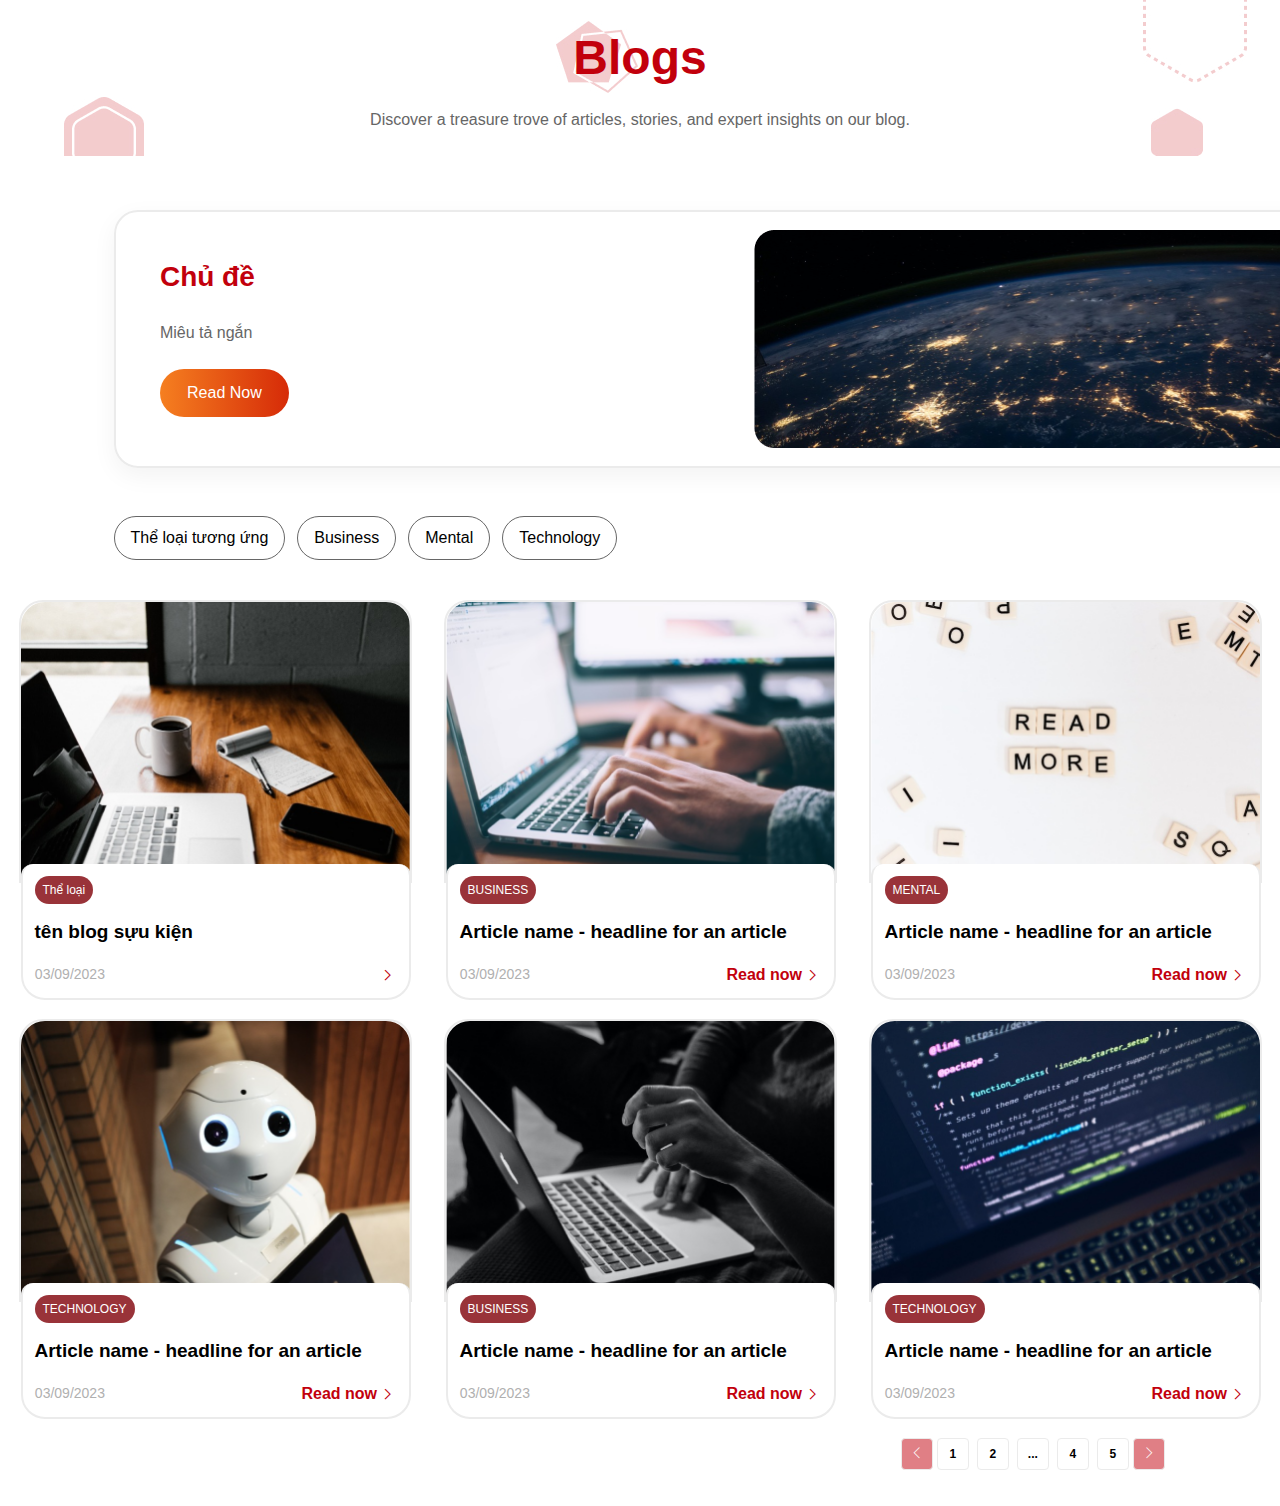
==== index.html @ 7a05fc9a "8nd commit" ====
<!DOCTYPE html>
<html lang="vi">
<head>
    <meta charset="UTF-8">
    <meta name="viewport" content="width=device-width, initial-scale=1.0">
    <title>Blog</title>
    <link rel="stylesheet" href="./assets/blogstyle.css">
    <link rel="stylesheet" href="./font/themify-icons/themify-icons.css">
</head>

<body>
    <div id="bloglayout">
        <div class="heading">
            <div class="title">
                <p>Blogs</p>
            </div>
            <div class="description">
                <p>Discover a treasure trove of articles, stories, and expert insights on our blog.</p>
            </div>
            <img src="./img/heading/Ornament 73.jpg" alt="" class="img or1">
            <img src="./img/heading/Ornament 71.jpg" alt="" class="img or2">
            <img src="./img/heading/Ornament 65.jpg" alt="" class="img or3">
            <img src="./img/heading/Ornament 64.jpg" alt="" class="img or4">
        </div>


        <div class="blog-cards-section">
            <div class="blog-cards-container">
                <div class="container-heading">
                    <div class="heading-text">
                        <div class="content">
                        Chủ đề
                        </div>
                        <div class="description">
                        Miêu tả ngắn
                        </div>
                        <div class="button">
                        Read Now
                        </div>
                    </div>
                    <img src="./img/content/image.png" alt="" class="heading-img">
                </div>

                <div class="article-listing">
                    <div class="category-tabs">
                        <button class="blog-category-switcher">
                            Thể loại tương ứng
                        </button>
                        <button class="blog-category-switcher">
                            Business
                        </button>
                        <button class="blog-category-switcher">
                            Mental
                        </button>
                        <button class="blog-category-switcher">
                            Technology
                        </button>
                    </div>

                    <div class="blog-card-tabs">
                        <div class="blog-card-item">
                            <div class="img-item">
                                <img src="./img/item/image.png" alt="">
                            </div>
                            <div class="blog-card-content">
                                <div class="tag">Thể loại</div>
                                <h3 class="item-content">tên blog sựu kiện</h3>
                                <div class="time">03/09/2023</div>
                                <p class="btn">
                                    <i class="ti-angle-right"></i>
                                </p>
                            </div>
                        </div>
                        
                        <div class="blog-card-item">
                            <div class="img-item">
                                <img src="./img/item/image (1).png" alt="">
                            </div>
                            <div class="blog-card-content">
                                <div class="tag">BUSINESS</div>
                                <h3 class="item-content">Article name - headline for an article</h3>
                                <div class="time">03/09/2023</div>
                                <p class="btn">Read now
                                    <i class="ti-angle-right"></i>
                                </p>
                            </div>
                        </div>

                        <div class="blog-card-item">
                            <div class="img-item">
                                <img src="./img/item/image (2).png" alt="">
                            </div>
                            <div class="blog-card-content">
                                <div class="tag">MENTAL</div>
                                <h3 class="item-content">Article name - headline for an article</h3>
                                <div class="time">03/09/2023</div>
                                <p class="btn">Read now
                                    <i class="ti-angle-right"></i>
                                </p>
                            </div>
                        </div>
                    </div>

                    <div class="blog-card-tabs nd">
                        <div class="blog-card-item">
                            <div class="img-item">
                                <img src="./img/item/image (3).png" alt="">
                            </div>
                            <div class="blog-card-content">
                                <div class="tag">TECHNOLOGY</div>
                                <h3 class="item-content">Article name - headline for an article</h3>
                                <div class="time">03/09/2023</div>
                                <p class="btn">Read now
                                    <i class="ti-angle-right"></i>
                                </p>
                            </div>
                        </div>
                        
                        <div class="blog-card-item">
                            <div class="img-item">
                                <img src="./img/item/image (4).png" alt="">
                            </div>
                            <div class="blog-card-content">
                                <div class="tag">BUSINESS</div>
                                <h3 class="item-content">Article name - headline for an article</h3>
                                <div class="time">03/09/2023</div>
                                <p class="btn">Read now
                                    <i class="ti-angle-right"></i>
                                </p>
                            </div>
                        </div>

                        <div class="blog-card-item">
                            <div class="img-item">
                                <img src="./img/item/image (5).png" alt="">
                            </div>
                            <div class="blog-card-content">
                                <div class="tag">TECHNOLOGY</div>
                                <h3 class="item-content">Article name - headline for an article</h3>
                                <div class="time">03/09/2023</div>
                                <p class="btn">Read now
                                    <i class="ti-angle-right"></i>
                                </p>
                            </div>
                        </div>
                    </div>
                </div>
            </div>
        </div>

        <div class="pagigation">
            <div class="pagigation-btn">
                <button class="page-icon"><i class="ti-angle-left"></i></button>
                <button class="page-btn">1</button>
                <button class="page-btn">2</button>
                <button class="page-btn">...</button>
                <button class="page-btn">4</button>
                <button class="page-btn">5</button>
                <button class="page-icon"><i class="ti-angle-right"></i></button>
            </div>
        </div>
    </div>
</body>
</html>
---- assets/blogstyle.css ----
* {
    padding: 0;
    margin: 0;
    box-sizing: border-box;
}

html {
    font-family:Arial, Helvetica, sans-serif
}

#bloglayout {

}

#bloglayout .heading{
    height: 156px;
    padding: 24px 104px;
    text-align: center;
    position: relative;
    margin-bottom: 54px;
}

#bloglayout .heading .title {
    position: relative;
    z-index: 1;
}

#bloglayout .heading .description {
    line-height: 24px;
}

.heading .title p {
    margin-top: 6px;
    margin-bottom: 4px;
    height: 74px;
    font-size: 48px;
    font-weight: 700;
    color: rgba(194, 0, 12, 1);
}

.heading .description p{
    color: rgba(102, 102, 102, 1);
    font-size: 16px;
    font-weight: 400;
}

.heading .img.or1 {
    position: absolute;
    bottom: 0;
    left: 5%;
}

.heading .img.or2 {
    width: 82px;
    position: absolute;
    top: 13.4%;
    left: 43.4%;
}

.heading .img.or3 {
   position: absolute;
   bottom: 0;
   right: 6%;
}

.heading .img.or4 {
    position: absolute;
    top: 0;
    right: 2.6%;
}

.blog-cards-container .container-heading {
    display: flex;
    border: 2px solid rgba(235, 235, 235, 1);
    border-radius: 24px;
    padding: 18px;
    justify-content: space-between;
    width: 1260px;
    margin-left: 8.9%;
    box-shadow: 0 8px 24px rgba(0, 0, 0, 0.05);
    margin-bottom: 48px;
}

.container-heading .heading-text {
    padding: 26px 0px 0px 26px;
}

.heading-text .content {
    color: rgba(194, 0, 12, 1);
    font-size: 28px;
    font-weight: 700;
    line-height: 42px;
    padding-bottom: 23px;
}

.heading-text .description {
    font-size: 16px;
    font-weight: 400;
    line-height: 24px;
    color: rgba(102, 102, 102, 1);
    padding-bottom: 24px;
}

.container-heading .heading-img {
    width: 600px;
}

.container-heading .heading-text .button {
    padding: 12px 16px;
    border-radius: 100px;
    height: 48px;
    width: 129px;
    background-image: linear-gradient(90deg,rgba(245, 127, 32, 1),rgba(214, 43, 8, 1));
    color: #fff;
    line-height: 23px;
    text-align: center
}

.container-heading .heading-text .button:hover {
    background-image: linear-gradient(rgba(245, 127, 32, 1),rgba(214, 43, 8, 1));
    cursor: pointer;
}

.blog-card-tabs {
    display: flex;
    justify-content: center;
    margin-bottom: 10.6%;
}

.blog-card-tabs.nd{
    
}

.category-tabs {
    display: flex;
    align-items: baseline;
    margin-left: 8.4%;
    margin-bottom: 40px;
}

.category-tabs .blog-category-switcher {
    padding: 12px 16px;
    border-radius: 40px;
    border: 1px solid rgba(102, 102, 102, 1);
    background-color: rgba(0, 0, 0, 0);
    margin: 0px 6px;
    font-size: 16px;
    font-weight: 500;
}

.blog-category-switcher:hover {
    background: rgba(128, 0, 8, 0.8);
    color: #fff;
    cursor: pointer;
}

.blog-card-tabs .blog-card-item {
    position: relative;
    border: 2px solid rgba(235, 235, 235, 1);
    border-top-left-radius: 24px;
    border-top-right-radius: 24px;
    display:block;
    margin-left: 16px;
    margin-right: 16px;
}

.blog-card-item .blog-card-content {
    background: #fff;
    color: black;
    width: 390px;
    height: 136px;
    border-radius: 12px;
    position: absolute;
    top: 262px;
    border-bottom-left-radius: 24px;
    border-bottom-right-radius: 24px;
    border-bottom:2px solid rgba(235, 235, 235, 1);
    border-left:2px solid rgba(235, 235, 235, 1);
    border-right:2px solid rgba(235, 235, 235, 1);
} 

.img-item img {
    width: 389px;
    border-top-left-radius: 24px;
    border-top-right-radius: 24px;
}

.blog-card-content .tag {
    background: rgba(128, 0, 8, 0.8);
    color: #fff;
    padding: 4px 8px;
    font-size: 12px;
    font-weight: 500;
    line-height: 20px;
    border-radius: 40px;
    margin: 12px 12px;
    display: inline-block;
}

.blog-card-content .item-content {
    font-size: 19px;
    font-weight: 700;
    line-height: 32px;
    margin: 0px 12px;
}

.blog-card-content .time {
    font-size: 14px;
    font-weight: 500;
    color: rgba(176, 176, 176, 1);
    margin-top: 18px;
    margin-left: 3.2%;
}

.blog-card-content .btn {
    font-size: 16px;
    font-weight: 700;
    line-height: 24px;
    color: rgba(194, 0, 12, 1);
    padding: 16px;
    position: absolute;
    right: 0;
    bottom: 0;
    margin-bottom: -5.6px;
}

.blog-card-content .btn .ti-angle-right {
    font-size: 11px;
    font-weight: 700;
}

.pagigation-btn .page-icon {
    width: 32px; height: 32px;
    color: #fff;
    font-size: 12px;
    background: rgba(194, 0, 12, 0.5);
    border-radius: 4px;
    border: 1.5px solid rgba(235, 235, 235, 1);
}

.pagigation-btn .page-icon:hover {
    background: rgba(194, 0, 12, 1);
    cursor: pointer;
}

.pagigation-btn .page-btn {
    margin-left: 4px; margin-right: 4px;
    font-size: 16px;
    font-weight: 700;
    width: 32px; height: 32px;
    font-size: 12px;
    background: rgba(255, 255, 255, 0);
    border-radius: 4px;
    border: 1.5px solid rgba(235, 235, 235, 1);
    margin-bottom: 36px;
}

.pagigation-btn .page-btn:hover {
    color: rgba(194, 0, 12, 1);
    border: 2px solid rgba(194, 0, 12, 1);
    cursor: pointer;
}

.pagigation-btn {
    display: flex;
    justify-content: flex-end;
    margin-right: 9%;
}
---- font/themify-icons/themify-icons.css ----
@font-face {
	font-family: 'themify';
	src:url('fonts/themify.eot?-fvbane');
	src:url('fonts/themify.eot?#iefix-fvbane') format('embedded-opentype'),
		url('fonts/themify.woff?-fvbane') format('woff'),
		url('fonts/themify.ttf?-fvbane') format('truetype'),
		url('fonts/themify.svg?-fvbane#themify') format('svg');
	font-weight: normal;
	font-style: normal;
}

[class^="ti-"], [class*=" ti-"] {
	font-family: 'themify';
	speak: none;
	font-style: normal;
	font-weight: normal;
	font-variant: normal;
	text-transform: none;
	line-height: 1;

	/* Better Font Rendering =========== */
	-webkit-font-smoothing: antialiased;
	-moz-osx-font-smoothing: grayscale;
}

.ti-wand:before {
	content: "\e600";
}
.ti-volume:before {
	content: "\e601";
}
.ti-user:before {
	content: "\e602";
}
.ti-unlock:before {
	content: "\e603";
}
.ti-unlink:before {
	content: "\e604";
}
.ti-trash:before {
	content: "\e605";
}
.ti-thought:before {
	content: "\e606";
}
.ti-target:before {
	content: "\e607";
}
.ti-tag:before {
	content: "\e608";
}
.ti-tablet:before {
	content: "\e609";
}
.ti-star:before {
	content: "\e60a";
}
.ti-spray:before {
	content: "\e60b";
}
.ti-signal:before {
	content: "\e60c";
}
.ti-shopping-cart:before {
	content: "\e60d";
}
.ti-shopping-cart-full:before {
	content: "\e60e";
}
.ti-settings:before {
	content: "\e60f";
}
.ti-search:before {
	content: "\e610";
}
.ti-zoom-in:before {
	content: "\e611";
}
.ti-zoom-out:before {
	content: "\e612";
}
.ti-cut:before {
	content: "\e613";
}
.ti-ruler:before {
	content: "\e614";
}
.ti-ruler-pencil:before {
	content: "\e615";
}
.ti-ruler-alt:before {
	content: "\e616";
}
.ti-bookmark:before {
	content: "\e617";
}
.ti-bookmark-alt:before {
	content: "\e618";
}
.ti-reload:before {
	content: "\e619";
}
.ti-plus:before {
	content: "\e61a";
}
.ti-pin:before {
	content: "\e61b";
}
.ti-pencil:before {
	content: "\e61c";
}
.ti-pencil-alt:before {
	content: "\e61d";
}
.ti-paint-roller:before {
	content: "\e61e";
}
.ti-paint-bucket:before {
	content: "\e61f";
}
.ti-na:before {
	content: "\e620";
}
.ti-mobile:before {
	content: "\e621";
}
.ti-minus:before {
	content: "\e622";
}
.ti-medall:before {
	content: "\e623";
}
.ti-medall-alt:before {
	content: "\e624";
}
.ti-marker:before {
	content: "\e625";
}
.ti-marker-alt:before {
	content: "\e626";
}
.ti-arrow-up:before {
	content: "\e627";
}
.ti-arrow-right:before {
	content: "\e628";
}
.ti-arrow-left:before {
	content: "\e629";
}
.ti-arrow-down:before {
	content: "\e62a";
}
.ti-lock:before {
	content: "\e62b";
}
.ti-location-arrow:before {
	content: "\e62c";
}
.ti-link:before {
	content: "\e62d";
}
.ti-layout:before {
	content: "\e62e";
}
.ti-layers:before {
	content: "\e62f";
}
.ti-layers-alt:before {
	content: "\e630";
}
.ti-key:before {
	content: "\e631";
}
.ti-import:before {
	content: "\e632";
}
.ti-image:before {
	content: "\e633";
}
.ti-heart:before {
	content: "\e634";
}
.ti-heart-broken:before {
	content: "\e635";
}
.ti-hand-stop:before {
	content: "\e636";
}
.ti-hand-open:before {
	content: "\e637";
}
.ti-hand-drag:before {
	content: "\e638";
}
.ti-folder:before {
	content: "\e639";
}
.ti-flag:before {
	content: "\e63a";
}
.ti-flag-alt:before {
	content: "\e63b";
}
.ti-flag-alt-2:before {
	content: "\e63c";
}
.ti-eye:before {
	content: "\e63d";
}
.ti-export:before {
	content: "\e63e";
}
.ti-exchange-vertical:before {
	content: "\e63f";
}
.ti-desktop:before {
	content: "\e640";
}
.ti-cup:before {
	content: "\e641";
}
.ti-crown:before {
	content: "\e642";
}
.ti-comments:before {
	content: "\e643";
}
.ti-comment:before {
	content: "\e644";
}
.ti-comment-alt:before {
	content: "\e645";
}
.ti-close:before {
	content: "\e646";
}
.ti-clip:before {
	content: "\e647";
}
.ti-angle-up:before {
	content: "\e648";
}
.ti-angle-right:before {
	content: "\e649";
}
.ti-angle-left:before {
	content: "\e64a";
}
.ti-angle-down:before {
	content: "\e64b";
}
.ti-check:before {
	content: "\e64c";
}
.ti-check-box:before {
	content: "\e64d";
}
.ti-camera:before {
	content: "\e64e";
}
.ti-announcement:before {
	content: "\e64f";
}
.ti-brush:before {
	content: "\e650";
}
.ti-briefcase:before {
	content: "\e651";
}
.ti-bolt:before {
	content: "\e652";
}
.ti-bolt-alt:before {
	content: "\e653";
}
.ti-blackboard:before {
	content: "\e654";
}
.ti-bag:before {
	content: "\e655";
}
.ti-move:before {
	content: "\e656";
}
.ti-arrows-vertical:before {
	content: "\e657";
}
.ti-arrows-horizontal:before {
	content: "\e658";
}
.ti-fullscreen:before {
	content: "\e659";
}
.ti-arrow-top-right:before {
	content: "\e65a";
}
.ti-arrow-top-left:before {
	content: "\e65b";
}
.ti-arrow-circle-up:before {
	content: "\e65c";
}
.ti-arrow-circle-right:before {
	content: "\e65d";
}
.ti-arrow-circle-left:before {
	content: "\e65e";
}
.ti-arrow-circle-down:before {
	content: "\e65f";
}
.ti-angle-double-up:before {
	content: "\e660";
}
.ti-angle-double-right:before {
	content: "\e661";
}
.ti-angle-double-left:before {
	content: "\e662";
}
.ti-angle-double-down:before {
	content: "\e663";
}
.ti-zip:before {
	content: "\e664";
}
.ti-world:before {
	content: "\e665";
}
.ti-wheelchair:before {
	content: "\e666";
}
.ti-view-list:before {
	content: "\e667";
}
.ti-view-list-alt:before {
	content: "\e668";
}
.ti-view-grid:before {
	content: "\e669";
}
.ti-uppercase:before {
	content: "\e66a";
}
.ti-upload:before {
	content: "\e66b";
}
.ti-underline:before {
	content: "\e66c";
}
.ti-truck:before {
	content: "\e66d";
}
.ti-timer:before {
	content: "\e66e";
}
.ti-ticket:before {
	content: "\e66f";
}
.ti-thumb-up:before {
	content: "\e670";
}
.ti-thumb-down:before {
	content: "\e671";
}
.ti-text:before {
	content: "\e672";
}
.ti-stats-up:before {
	content: "\e673";
}
.ti-stats-down:before {
	content: "\e674";
}
.ti-split-v:before {
	content: "\e675";
}
.ti-split-h:before {
	content: "\e676";
}
.ti-smallcap:before {
	content: "\e677";
}
.ti-shine:before {
	content: "\e678";
}
.ti-shift-right:before {
	content: "\e679";
}
.ti-shift-left:before {
	content: "\e67a";
}
.ti-shield:before {
	content: "\e67b";
}
.ti-notepad:before {
	content: "\e67c";
}
.ti-server:before {
	content: "\e67d";
}
.ti-quote-right:before {
	content: "\e67e";
}
.ti-quote-left:before {
	content: "\e67f";
}
.ti-pulse:before {
	content: "\e680";
}
.ti-printer:before {
	content: "\e681";
}
.ti-power-off:before {
	content: "\e682";
}
.ti-plug:before {
	content: "\e683";
}
.ti-pie-chart:before {
	content: "\e684";
}
.ti-paragraph:before {
	content: "\e685";
}
.ti-panel:before {
	content: "\e686";
}
.ti-package:before {
	content: "\e687";
}
.ti-music:before {
	content: "\e688";
}
.ti-music-alt:before {
	content: "\e689";
}
.ti-mouse:before {
	content: "\e68a";
}
.ti-mouse-alt:before {
	content: "\e68b";
}
.ti-money:before {
	content: "\e68c";
}
.ti-microphone:before {
	content: "\e68d";
}
.ti-menu:before {
	content: "\e68e";
}
.ti-menu-alt:before {
	content: "\e68f";
}
.ti-map:before {
	content: "\e690";
}
.ti-map-alt:before {
	content: "\e691";
}
.ti-loop:before {
	content: "\e692";
}
.ti-location-pin:before {
	content: "\e693";
}
.ti-list:before {
	content: "\e694";
}
.ti-light-bulb:before {
	content: "\e695";
}
.ti-Italic:before {
	content: "\e696";
}
.ti-info:before {
	content: "\e697";
}
.ti-infinite:before {
	content: "\e698";
}
.ti-id-badge:before {
	content: "\e699";
}
.ti-hummer:before {
	content: "\e69a";
}
.ti-home:before {
	content: "\e69b";
}
.ti-help:before {
	content: "\e69c";
}
.ti-headphone:before {
	content: "\e69d";
}
.ti-harddrives:before {
	content: "\e69e";
}
.ti-harddrive:before {
	content: "\e69f";
}
.ti-gift:before {
	content: "\e6a0";
}
.ti-game:before {
	content: "\e6a1";
}
.ti-filter:before {
	content: "\e6a2";
}
.ti-files:before {
	content: "\e6a3";
}
.ti-file:before {
	content: "\e6a4";
}
.ti-eraser:before {
	content: "\e6a5";
}
.ti-envelope:before {
	content: "\e6a6";
}
.ti-download:before {
	content: "\e6a7";
}
.ti-direction:before {
	content: "\e6a8";
}
.ti-direction-alt:before {
	content: "\e6a9";
}
.ti-dashboard:before {
	content: "\e6aa";
}
.ti-control-stop:before {
	content: "\e6ab";
}
.ti-control-shuffle:before {
	content: "\e6ac";
}
.ti-control-play:before {
	content: "\e6ad";
}
.ti-control-pause:before {
	content: "\e6ae";
}
.ti-control-forward:before {
	content: "\e6af";
}
.ti-control-backward:before {
	content: "\e6b0";
}
.ti-cloud:before {
	content: "\e6b1";
}
.ti-cloud-up:before {
	content: "\e6b2";
}
.ti-cloud-down:before {
	content: "\e6b3";
}
.ti-clipboard:before {
	content: "\e6b4";
}
.ti-car:before {
	content: "\e6b5";
}
.ti-calendar:before {
	content: "\e6b6";
}
.ti-book:before {
	content: "\e6b7";
}
.ti-bell:before {
	content: "\e6b8";
}
.ti-basketball:before {
	content: "\e6b9";
}
.ti-bar-chart:before {
	content: "\e6ba";
}
.ti-bar-chart-alt:before {
	content: "\e6bb";
}
.ti-back-right:before {
	content: "\e6bc";
}
.ti-back-left:before {
	content: "\e6bd";
}
.ti-arrows-corner:before {
	content: "\e6be";
}
.ti-archive:before {
	content: "\e6bf";
}
.ti-anchor:before {
	content: "\e6c0";
}
.ti-align-right:before {
	content: "\e6c1";
}
.ti-align-left:before {
	content: "\e6c2";
}
.ti-align-justify:before {
	content: "\e6c3";
}
.ti-align-center:before {
	content: "\e6c4";
}
.ti-alert:before {
	content: "\e6c5";
}
.ti-alarm-clock:before {
	content: "\e6c6";
}
.ti-agenda:before {
	content: "\e6c7";
}
.ti-write:before {
	content: "\e6c8";
}
.ti-window:before {
	content: "\e6c9";
}
.ti-widgetized:before {
	content: "\e6ca";
}
.ti-widget:before {
	content: "\e6cb";
}
.ti-widget-alt:before {
	content: "\e6cc";
}
.ti-wallet:before {
	content: "\e6cd";
}
.ti-video-clapper:before {
	content: "\e6ce";
}
.ti-video-camera:before {
	content: "\e6cf";
}
.ti-vector:before {
	content: "\e6d0";
}
.ti-themify-logo:before {
	content: "\e6d1";
}
.ti-themify-favicon:before {
	content: "\e6d2";
}
.ti-themify-favicon-alt:before {
	content: "\e6d3";
}
.ti-support:before {
	content: "\e6d4";
}
.ti-stamp:before {
	content: "\e6d5";
}
.ti-split-v-alt:before {
	content: "\e6d6";
}
.ti-slice:before {
	content: "\e6d7";
}
.ti-shortcode:before {
	content: "\e6d8";
}
.ti-shift-right-alt:before {
	content: "\e6d9";
}
.ti-shift-left-alt:before {
	content: "\e6da";
}
.ti-ruler-alt-2:before {
	content: "\e6db";
}
.ti-receipt:before {
	content: "\e6dc";
}
.ti-pin2:before {
	content: "\e6dd";
}
.ti-pin-alt:before {
	content: "\e6de";
}
.ti-pencil-alt2:before {
	content: "\e6df";
}
.ti-palette:before {
	content: "\e6e0";
}
.ti-more:before {
	content: "\e6e1";
}
.ti-more-alt:before {
	content: "\e6e2";
}
.ti-microphone-alt:before {
	content: "\e6e3";
}
.ti-magnet:before {
	content: "\e6e4";
}
.ti-line-double:before {
	content: "\e6e5";
}
.ti-line-dotted:before {
	content: "\e6e6";
}
.ti-line-dashed:before {
	content: "\e6e7";
}
.ti-layout-width-full:before {
	content: "\e6e8";
}
.ti-layout-width-default:before {
	content: "\e6e9";
}
.ti-layout-width-default-alt:before {
	content: "\e6ea";
}
.ti-layout-tab:before {
	content: "\e6eb";
}
.ti-layout-tab-window:before {
	content: "\e6ec";
}
.ti-layout-tab-v:before {
	content: "\e6ed";
}
.ti-layout-tab-min:before {
	content: "\e6ee";
}
.ti-layout-slider:before {
	content: "\e6ef";
}
.ti-layout-slider-alt:before {
	content: "\e6f0";
}
.ti-layout-sidebar-right:before {
	content: "\e6f1";
}
.ti-layout-sidebar-none:before {
	content: "\e6f2";
}
.ti-layout-sidebar-left:before {
	content: "\e6f3";
}
.ti-layout-placeholder:before {
	content: "\e6f4";
}
.ti-layout-menu:before {
	content: "\e6f5";
}
.ti-layout-menu-v:before {
	content: "\e6f6";
}
.ti-layout-menu-separated:before {
	content: "\e6f7";
}
.ti-layout-menu-full:before {
	content: "\e6f8";
}
.ti-layout-media-right-alt:before {
	content: "\e6f9";
}
.ti-layout-media-right:before {
	content: "\e6fa";
}
.ti-layout-media-overlay:before {
	content: "\e6fb";
}
.ti-layout-media-overlay-alt:before {
	content: "\e6fc";
}
.ti-layout-media-overlay-alt-2:before {
	content: "\e6fd";
}
.ti-layout-media-left-alt:before {
	content: "\e6fe";
}
.ti-layout-media-left:before {
	content: "\e6ff";
}
.ti-layout-media-center-alt:before {
	content: "\e700";
}
.ti-layout-media-center:before {
	content: "\e701";
}
.ti-layout-list-thumb:before {
	content: "\e702";
}
.ti-layout-list-thumb-alt:before {
	content: "\e703";
}
.ti-layout-list-post:before {
	content: "\e704";
}
.ti-layout-list-large-image:before {
	content: "\e705";
}
.ti-layout-line-solid:before {
	content: "\e706";
}
.ti-layout-grid4:before {
	content: "\e707";
}
.ti-layout-grid3:before {
	content: "\e708";
}
.ti-layout-grid2:before {
	content: "\e709";
}
.ti-layout-grid2-thumb:before {
	content: "\e70a";
}
.ti-layout-cta-right:before {
	content: "\e70b";
}
.ti-layout-cta-left:before {
	content: "\e70c";
}
.ti-layout-cta-center:before {
	content: "\e70d";
}
.ti-layout-cta-btn-right:before {
	content: "\e70e";
}
.ti-layout-cta-btn-left:before {
	content: "\e70f";
}
.ti-layout-column4:before {
	content: "\e710";
}
.ti-layout-column3:before {
	content: "\e711";
}
.ti-layout-column2:before {
	content: "\e712";
}
.ti-layout-accordion-separated:before {
	content: "\e713";
}
.ti-layout-accordion-merged:before {
	content: "\e714";
}
.ti-layout-accordion-list:before {
	content: "\e715";
}
.ti-ink-pen:before {
	content: "\e716";
}
.ti-info-alt:before {
	content: "\e717";
}
.ti-help-alt:before {
	content: "\e718";
}
.ti-headphone-alt:before {
	content: "\e719";
}
.ti-hand-point-up:before {
	content: "\e71a";
}
.ti-hand-point-right:before {
	content: "\e71b";
}
.ti-hand-point-left:before {
	content: "\e71c";
}
.ti-hand-point-down:before {
	content: "\e71d";
}
.ti-gallery:before {
	content: "\e71e";
}
.ti-face-smile:before {
	content: "\e71f";
}
.ti-face-sad:before {
	content: "\e720";
}
.ti-credit-card:before {
	content: "\e721";
}
.ti-control-skip-forward:before {
	content: "\e722";
}
.ti-control-skip-backward:before {
	content: "\e723";
}
.ti-control-record:before {
	content: "\e724";
}
.ti-control-eject:before {
	content: "\e725";
}
.ti-comments-smiley:before {
	content: "\e726";
}
.ti-brush-alt:before {
	content: "\e727";
}
.ti-youtube:before {
	content: "\e728";
}
.ti-vimeo:before {
	content: "\e729";
}
.ti-twitter:before {
	content: "\e72a";
}
.ti-time:before {
	content: "\e72b";
}
.ti-tumblr:before {
	content: "\e72c";
}
.ti-skype:before {
	content: "\e72d";
}
.ti-share:before {
	content: "\e72e";
}
.ti-share-alt:before {
	content: "\e72f";
}
.ti-rocket:before {
	content: "\e730";
}
.ti-pinterest:before {
	content: "\e731";
}
.ti-new-window:before {
	content: "\e732";
}
.ti-microsoft:before {
	content: "\e733";
}
.ti-list-ol:before {
	content: "\e734";
}
.ti-linkedin:before {
	content: "\e735";
}
.ti-layout-sidebar-2:before {
	content: "\e736";
}
.ti-layout-grid4-alt:before {
	content: "\e737";
}
.ti-layout-grid3-alt:before {
	content: "\e738";
}
.ti-layout-grid2-alt:before {
	content: "\e739";
}
.ti-layout-column4-alt:before {
	content: "\e73a";
}
.ti-layout-column3-alt:before {
	content: "\e73b";
}
.ti-layout-column2-alt:before {
	content: "\e73c";
}
.ti-instagram:before {
	content: "\e73d";
}
.ti-google:before {
	content: "\e73e";
}
.ti-github:before {
	content: "\e73f";
}
.ti-flickr:before {
	content: "\e740";
}
.ti-facebook:before {
	content: "\e741";
}
.ti-dropbox:before {
	content: "\e742";
}
.ti-dribbble:before {
	content: "\e743";
}
.ti-apple:before {
	content: "\e744";
}
.ti-android:before {
	content: "\e745";
}
.ti-save:before {
	content: "\e746";
}
.ti-save-alt:before {
	content: "\e747";
}
.ti-yahoo:before {
	content: "\e748";
}
.ti-wordpress:before {
	content: "\e749";
}
.ti-vimeo-alt:before {
	content: "\e74a";
}
.ti-twitter-alt:before {
	content: "\e74b";
}
.ti-tumblr-alt:before {
	content: "\e74c";
}
.ti-trello:before {
	content: "\e74d";
}
.ti-stack-overflow:before {
	content: "\e74e";
}
.ti-soundcloud:before {
	content: "\e74f";
}
.ti-sharethis:before {
	content: "\e750";
}
.ti-sharethis-alt:before {
	content: "\e751";
}
.ti-reddit:before {
	content: "\e752";
}
.ti-pinterest-alt:before {
	content: "\e753";
}
.ti-microsoft-alt:before {
	content: "\e754";
}
.ti-linux:before {
	content: "\e755";
}
.ti-jsfiddle:before {
	content: "\e756";
}
.ti-joomla:before {
	content: "\e757";
}
.ti-html5:before {
	content: "\e758";
}
.ti-flickr-alt:before {
	content: "\e759";
}
.ti-email:before {
	content: "\e75a";
}
.ti-drupal:before {
	content: "\e75b";
}
.ti-dropbox-alt:before {
	content: "\e75c";
}
.ti-css3:before {
	content: "\e75d";
}
.ti-rss:before {
	content: "\e75e";
}
.ti-rss-alt:before {
	content: "\e75f";
}
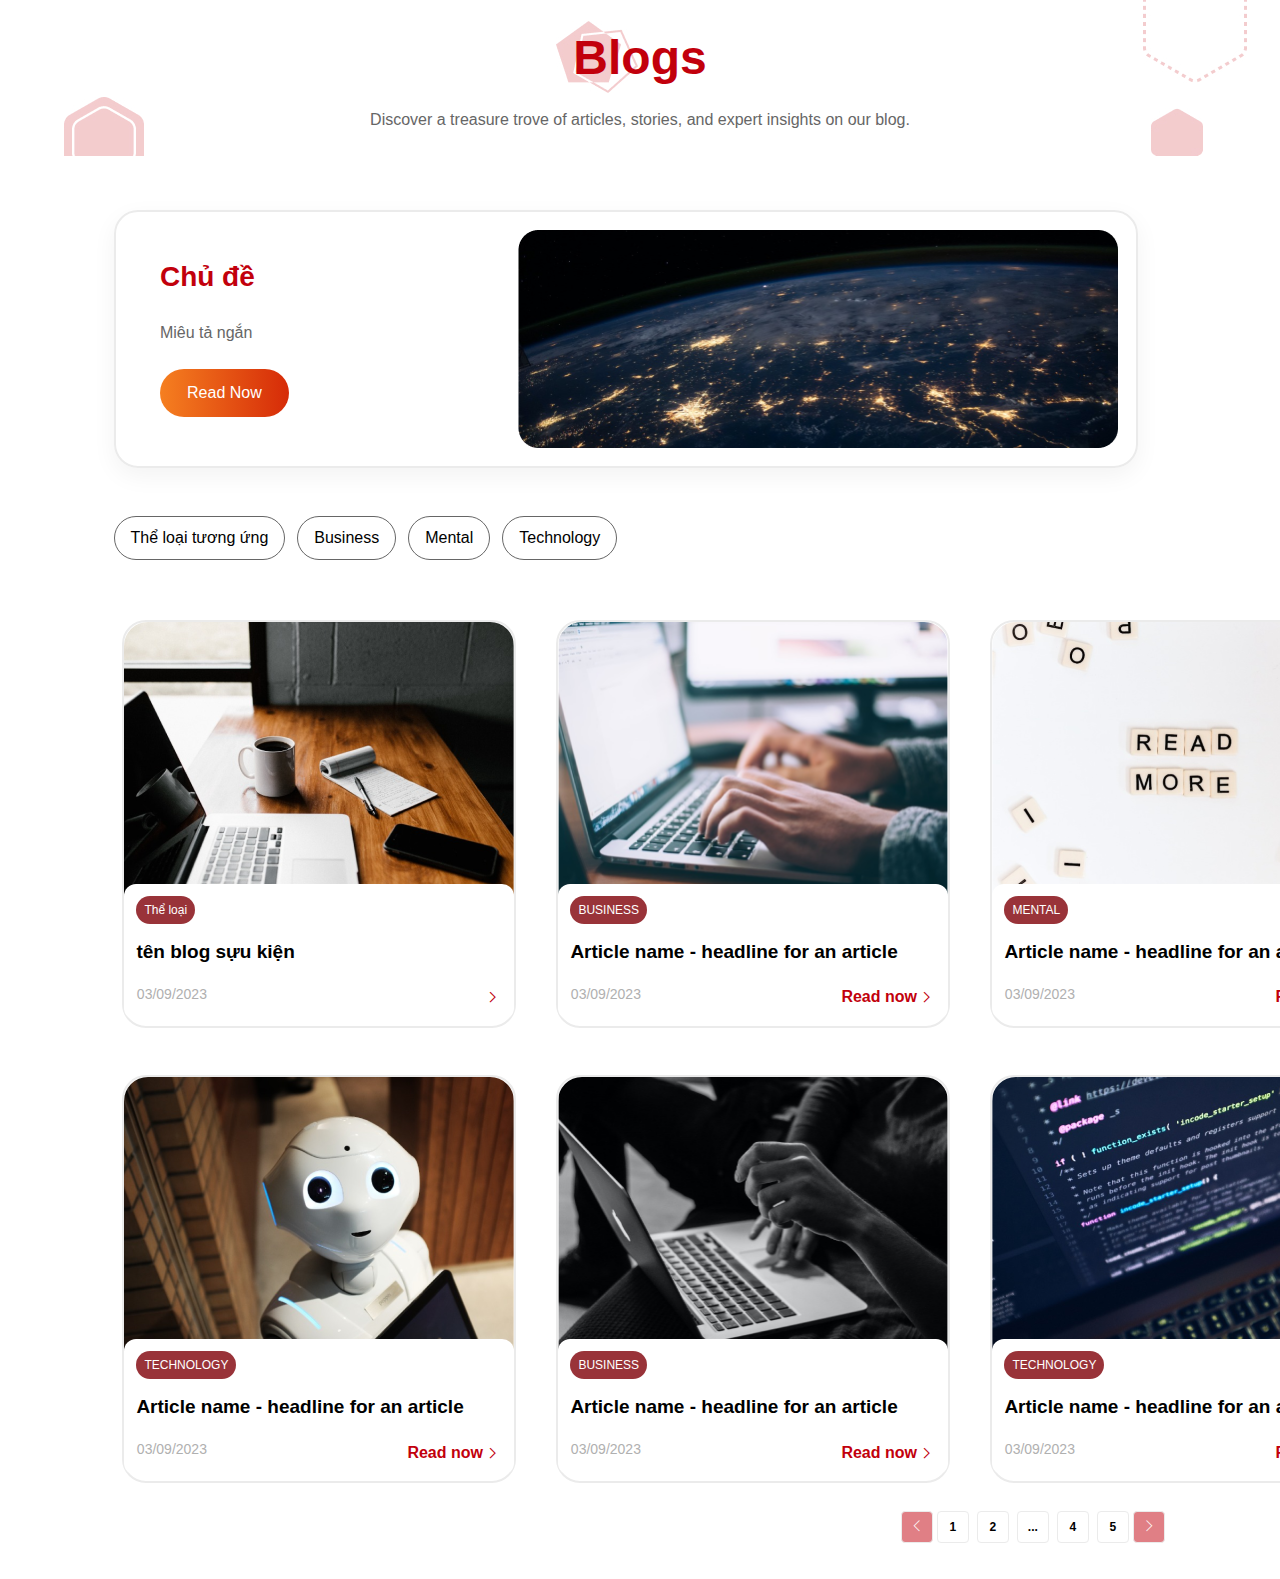
==== commit d7ae908b: "9nd cocmmit" ====
--- a/index.html
+++ b/index.html
@@ -101,7 +101,7 @@
                         </div>
                     </div>
 
-                    <div class="blog-card-tabs nd">
+                    <div class="blog-card-tabs">
                         <div class="blog-card-item">
                             <div class="img-item">
                                 <img src="./img/item/image (3).png" alt="">
--- a/assets/blogstyle.css
+++ b/assets/blogstyle.css
@@ -75,7 +75,7 @@
     border-radius: 24px;
     padding: 18px;
     justify-content: space-between;
-    width: 1260px;
+    width: 80%;
     margin-left: 8.9%;
     box-shadow: 0 8px 24px rgba(0, 0, 0, 0.05);
     margin-bottom: 48px;
@@ -122,13 +122,10 @@
 }
 
 .blog-card-tabs {
-    display: flex;
+    display: inline-flex;
     justify-content: center;
-    margin-bottom: 10.6%;
-}
-
-.blog-card-tabs.nd{
-    
+    margin-bottom: 0.6%;
+    margin-left: 8%;
 }
 
 .category-tabs {
@@ -155,32 +152,25 @@
 }
 
 .blog-card-tabs .blog-card-item {
+    height: 408px;
     position: relative;
+    margin: 20px;
     border: 2px solid rgba(235, 235, 235, 1);
-    border-top-left-radius: 24px;
-    border-top-right-radius: 24px;
-    display:block;
-    margin-left: 16px;
-    margin-right: 16px;
+    border-radius: 24px;
 }
 
 .blog-card-item .blog-card-content {
-    background: #fff;
+    background: #ffffff;
     color: black;
-    width: 390px;
+    width: 100%;
     height: 136px;
     border-radius: 12px;
     position: absolute;
     top: 262px;
-    border-bottom-left-radius: 24px;
-    border-bottom-right-radius: 24px;
-    border-bottom:2px solid rgba(235, 235, 235, 1);
-    border-left:2px solid rgba(235, 235, 235, 1);
-    border-right:2px solid rgba(235, 235, 235, 1);
-} 
+}
 
 .img-item img {
-    width: 389px;
+    width: 390px;
     border-top-left-radius: 24px;
     border-top-right-radius: 24px;
 }
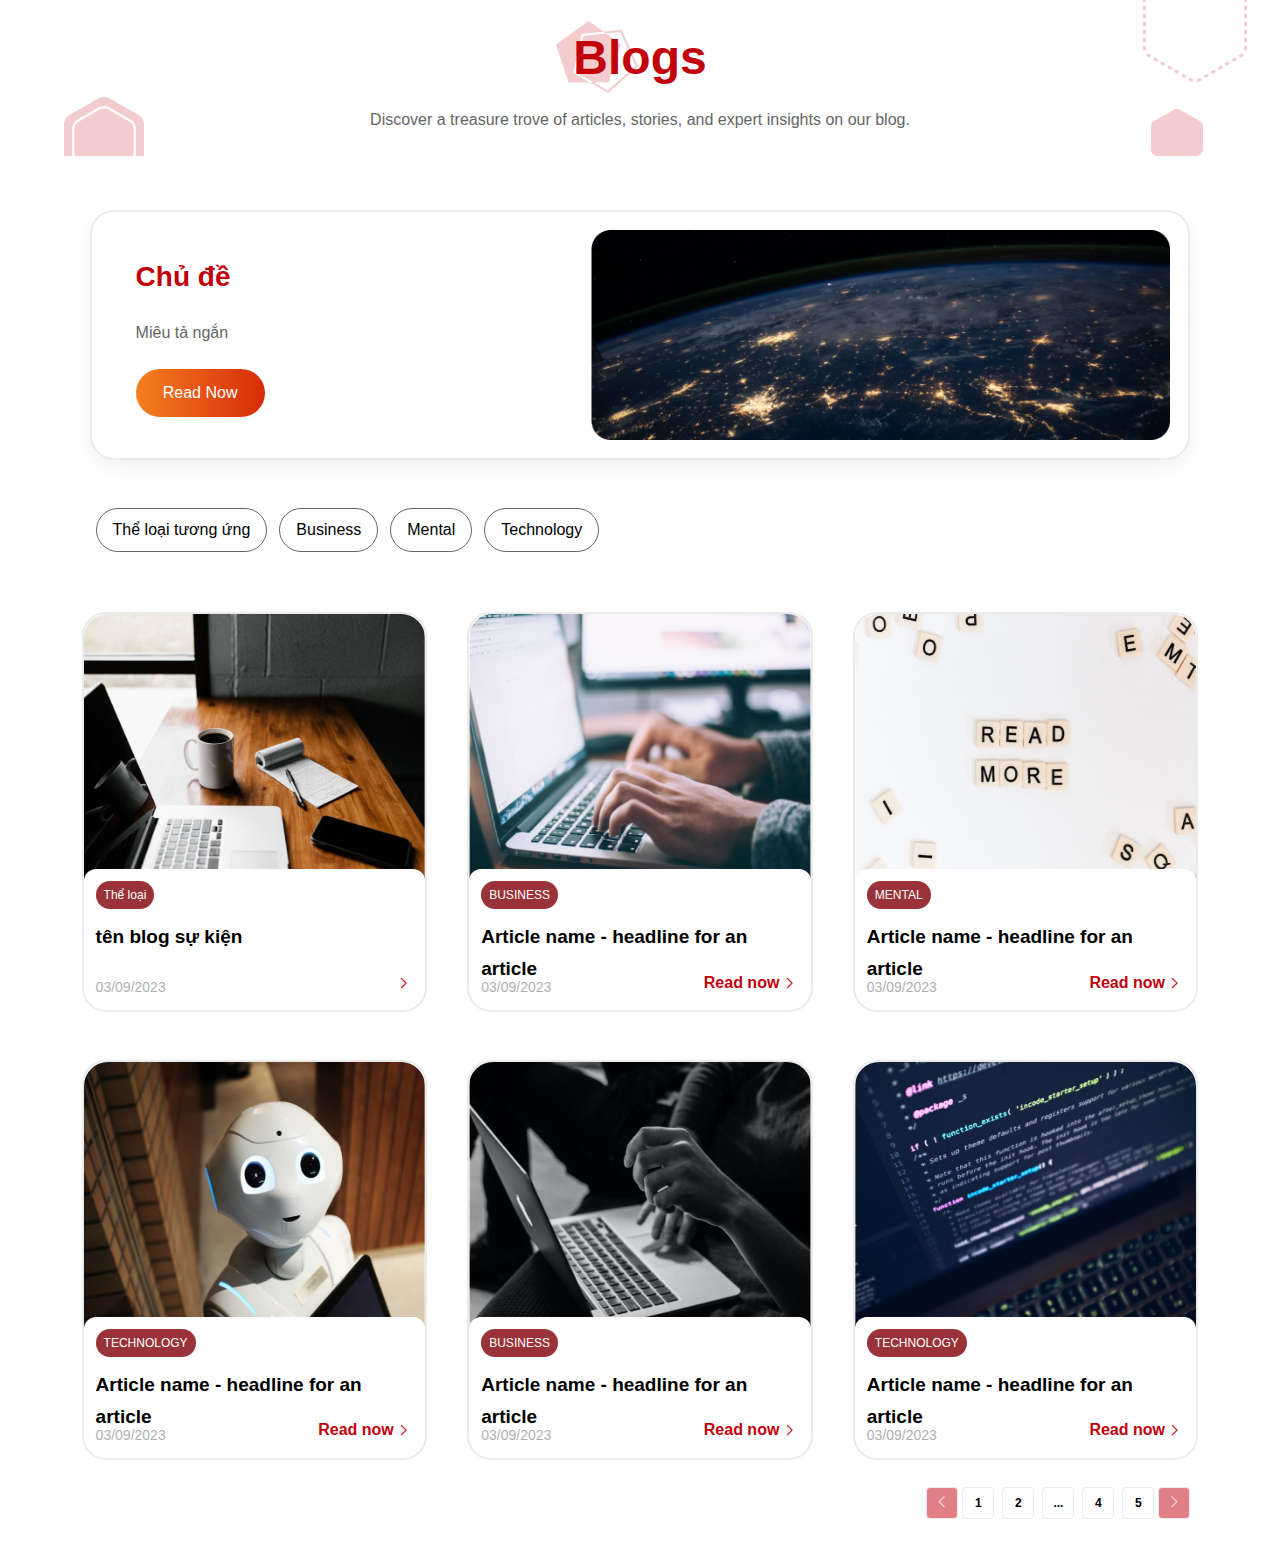
==== commit 04da9fc4: "11nd commit" ====
--- a/index.html
+++ b/index.html
@@ -64,7 +64,7 @@
                             </div>
                             <div class="blog-card-content">
                                 <div class="tag">Thể loại</div>
-                                <h3 class="item-content">tên blog sựu kiện</h3>
+                                <h3 class="item-content">tên blog sự kiện</h3>
                                 <div class="time">03/09/2023</div>
                                 <p class="btn">
                                     <i class="ti-angle-right"></i>
--- a/assets/blogstyle.css
+++ b/assets/blogstyle.css
@@ -5,7 +5,7 @@
 }
 
 html {
-    font-family:Arial, Helvetica, sans-serif
+    font-family:Arial, Helvetica, sans-serif;
 }
 
 #bloglayout {
@@ -75,8 +75,9 @@
     border-radius: 24px;
     padding: 18px;
     justify-content: space-between;
-    width: 80%;
-    margin-left: 8.9%;
+    max-width: 86%;
+    height: 250px;
+    margin-left: 7%;
     box-shadow: 0 8px 24px rgba(0, 0, 0, 0.05);
     margin-bottom: 48px;
 }
@@ -102,7 +103,7 @@
 }
 
 .container-heading .heading-img {
-    width: 600px;
+    min-width: 50%;
 }
 
 .container-heading .heading-text .button {
@@ -122,16 +123,15 @@
 }
 
 .blog-card-tabs {
-    display: inline-flex;
+    display:flex;
     justify-content: center;
     margin-bottom: 0.6%;
-    margin-left: 8%;
 }
 
 .category-tabs {
     display: flex;
     align-items: baseline;
-    margin-left: 8.4%;
+    margin-left: 7%;
     margin-bottom: 40px;
 }
 
@@ -152,7 +152,8 @@
 }
 
 .blog-card-tabs .blog-card-item {
-    height: 408px;
+    width: 27%;
+    height: 400px;
     position: relative;
     margin: 20px;
     border: 2px solid rgba(235, 235, 235, 1);
@@ -164,13 +165,14 @@
     color: black;
     width: 100%;
     height: 136px;
-    border-radius: 12px;
-    position: absolute;
-    top: 262px;
+    border-radius: 12px 12px 24px 24px;
+    position: absolute;
+    top: 255px;
 }
 
 .img-item img {
-    width: 390px;
+    width: 100%;
+    height: 276px;
     border-top-left-radius: 24px;
     border-top-right-radius: 24px;
 }
@@ -198,9 +200,10 @@
     font-size: 14px;
     font-weight: 500;
     color: rgba(176, 176, 176, 1);
-    margin-top: 18px;
-    margin-left: 3.2%;
-}
+    position: absolute;
+    bottom: 10px;
+    left: 12px;
+}   
 
 .blog-card-content .btn {
     font-size: 16px;
@@ -254,5 +257,5 @@
 .pagigation-btn {
     display: flex;
     justify-content: flex-end;
-    margin-right: 9%;
+    margin-right: 7%;
 }